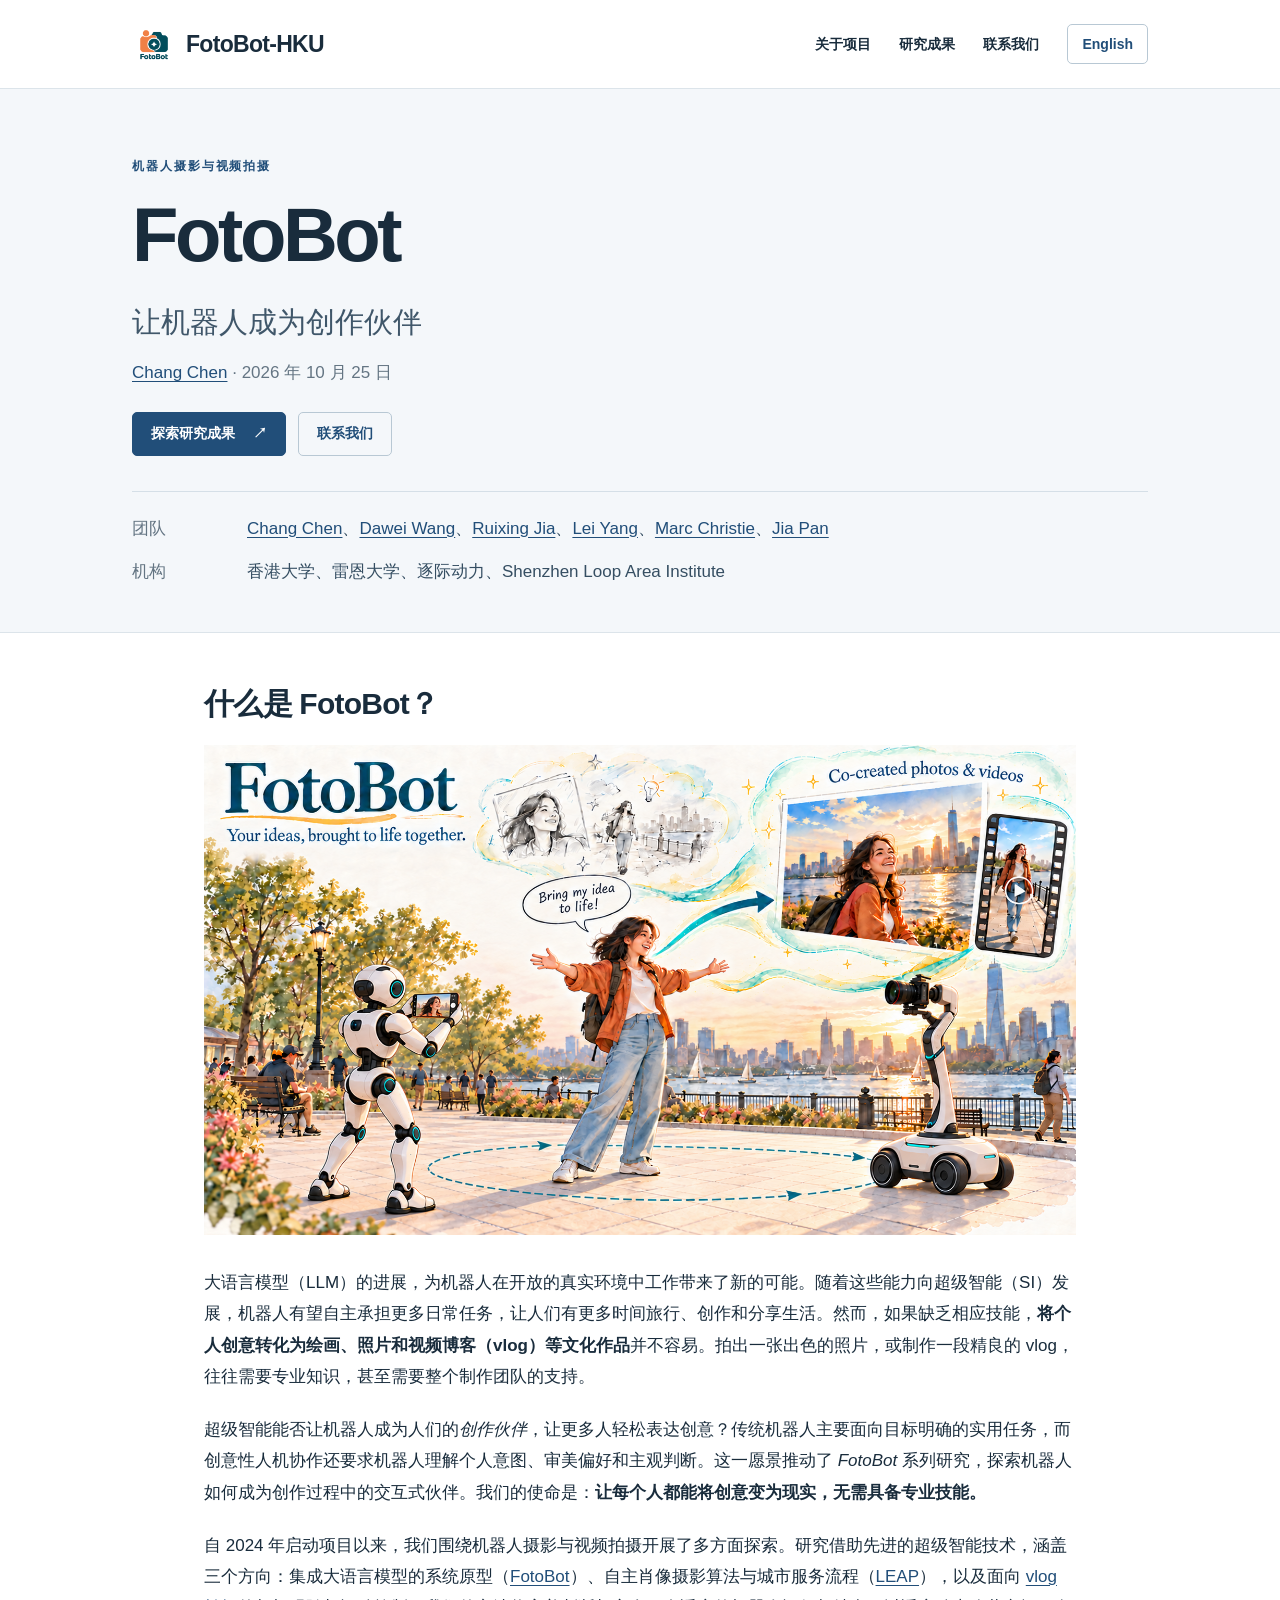
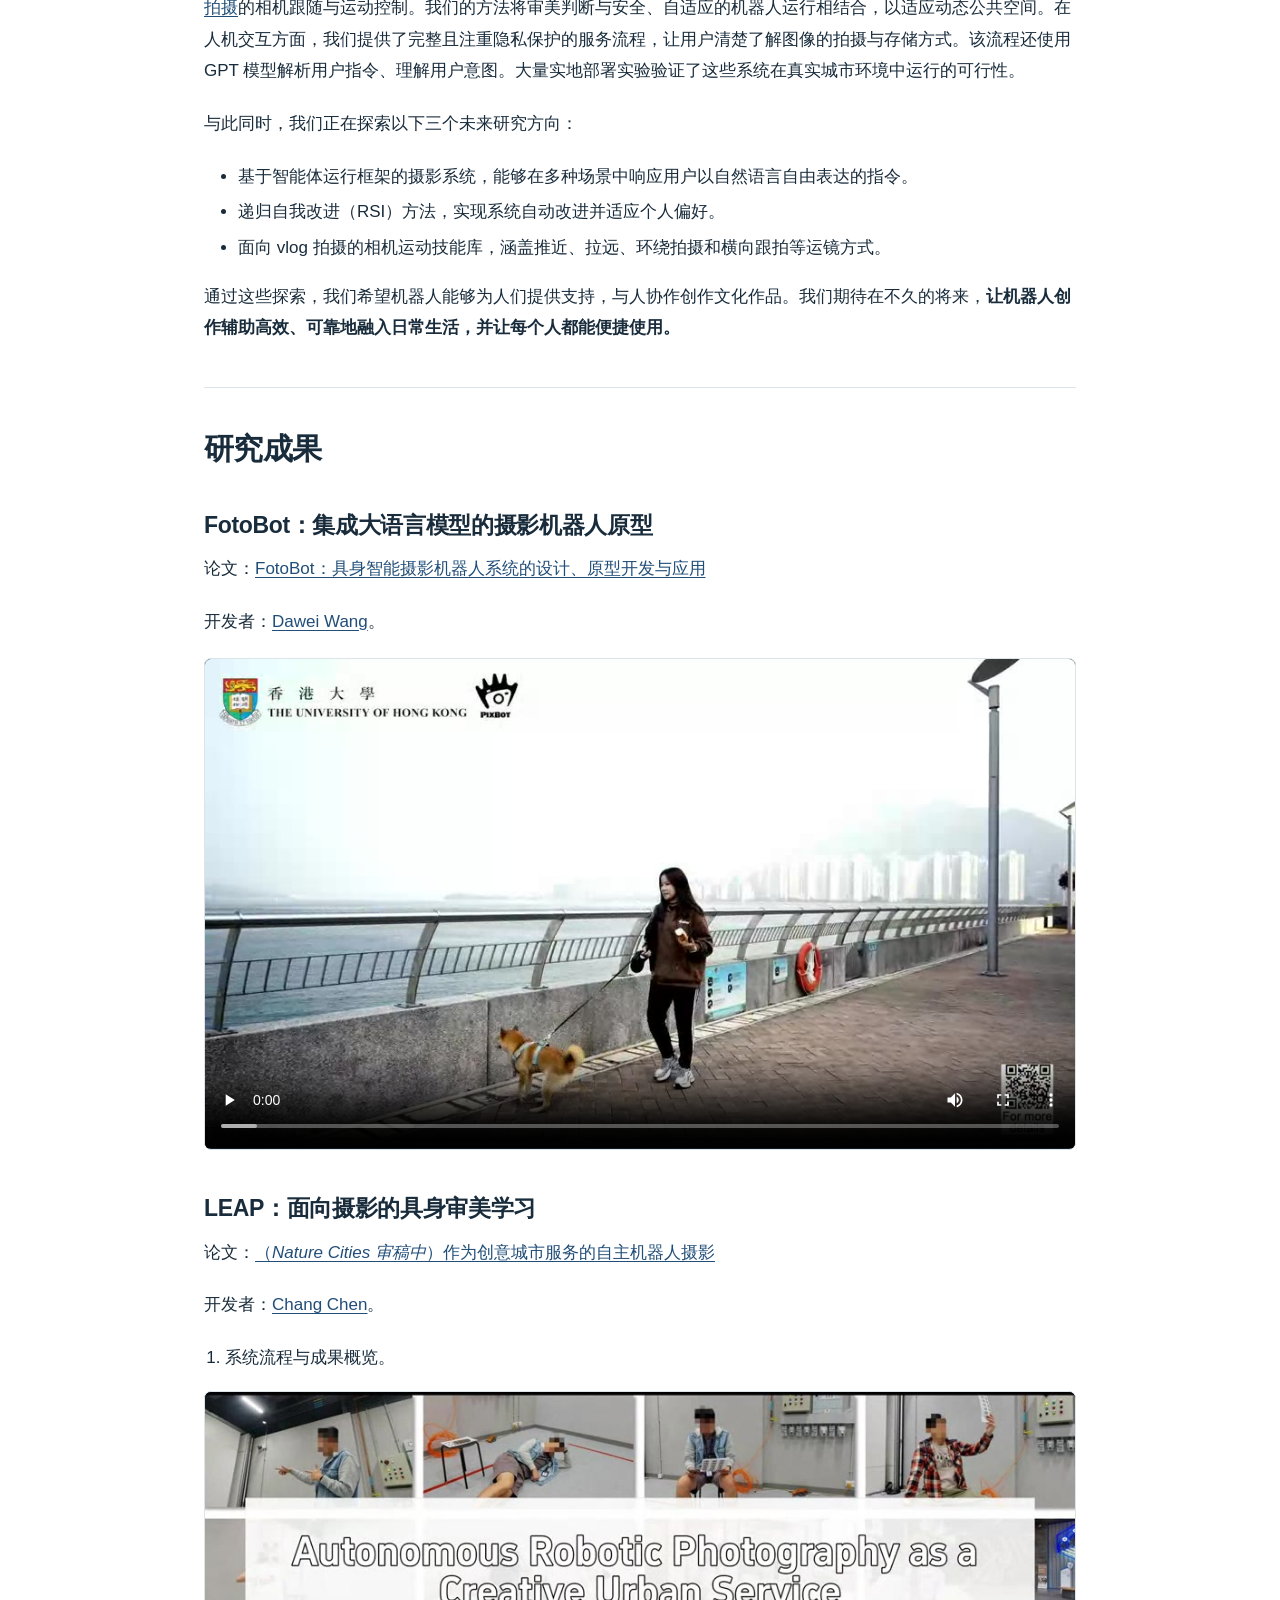
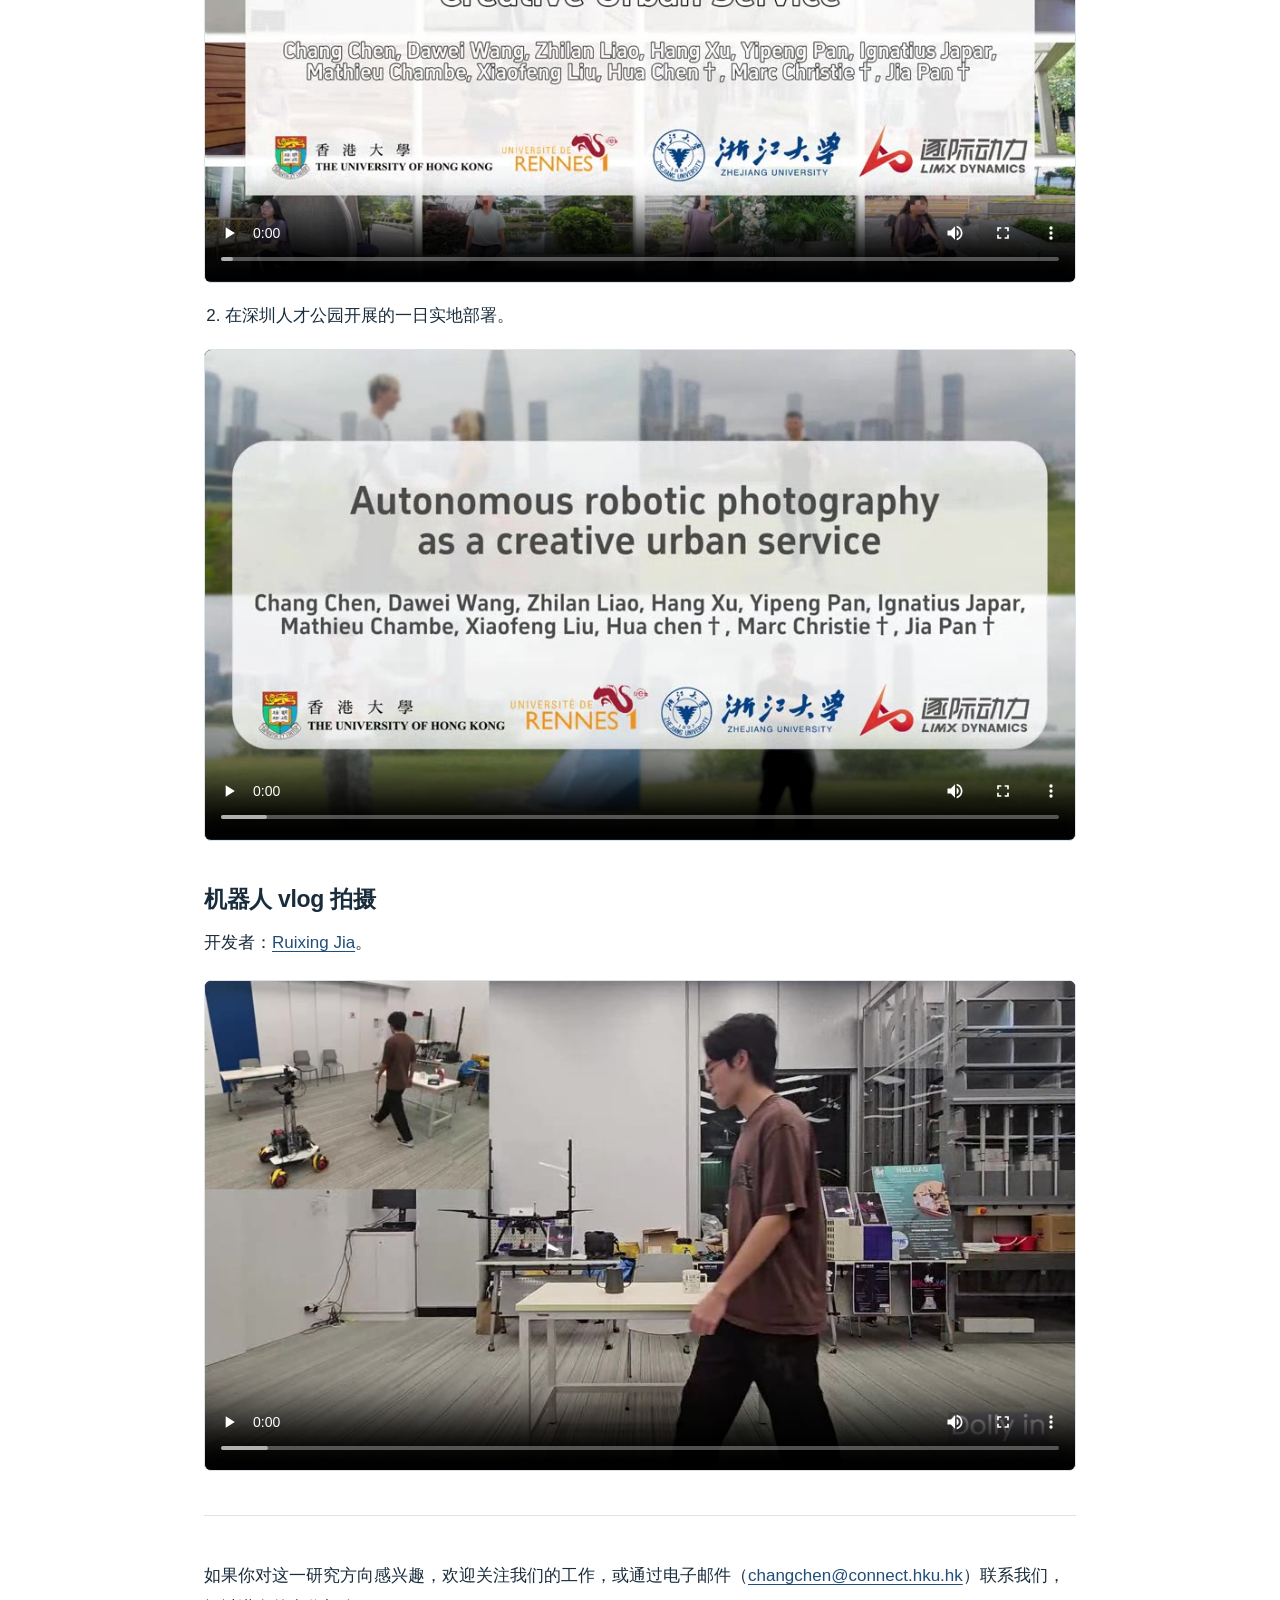
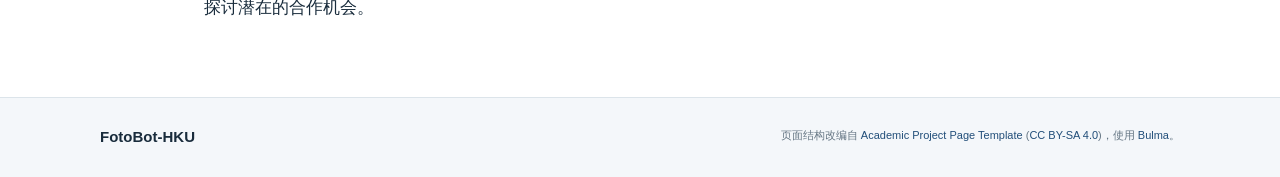
==== zh.html @ b256d866 "update chinese version" ====
<!DOCTYPE html>
<html lang="zh-CN">
<head>
  <meta charset="utf-8">
  <meta name="viewport" content="width=device-width, initial-scale=1">
  <meta name="theme-color" content="#214e79">
  <meta name="description" content="FotoBot 系列探索通过自主摄影、视频拍摄和个性化创作辅助，让机器人成为人们的创作伙伴。">
  <meta property="og:type" content="website">
  <meta property="og:title" content="FotoBot-HKU | 让机器人成为创作伙伴">
  <meta property="og:description" content="理解个人意图与审美偏好的机器人摄影及视频拍摄。">
  <meta property="og:url" content="https://fotobot-hku.github.io/zh.html">
  <meta property="og:locale" content="zh_CN">
  <meta property="og:image" content="https://fotobot-hku.github.io/static/images/fotobot.jpg">
  <meta name="twitter:card" content="summary_large_image">
  <link rel="canonical" href="https://fotobot-hku.github.io/zh.html">
  <link rel="alternate" hreflang="en" href="https://fotobot-hku.github.io/">
  <link rel="alternate" hreflang="zh-CN" href="https://fotobot-hku.github.io/zh.html">
  <link rel="icon" href="fotobot_logo.png" type="image/png">
  <link rel="stylesheet" href="static/css/bulma.min.css">
  <link rel="stylesheet" href="static/css/site.css">
  <title>FotoBot-HKU | 让机器人成为创作伙伴</title>
</head>
<body>
  <a class="skip-link" href="#main-content">跳转到正文</a>
  <header class="site-header">
    <nav class="site-nav container" aria-label="主导航">
      <a class="brand" href="#top"><img class="brand-logo" src="fotobot_logo.png" alt="" width="44" height="44">FotoBot-HKU</a>
      <div class="nav-links">
        <a href="#what-is-fotobot">关于项目</a>
        <a href="#our-work">研究成果</a>
        <a href="mailto:changchen@connect.hku.hk">联系我们</a>
        <a class="language-toggle" href="index.html" lang="en" hreflang="en" aria-label="切换到英文 / Switch to English">English</a>
      </div>
    </nav>
  </header>
  <section class="hero project-hero" id="top" aria-labelledby="page-title">
    <div class="hero-body container">
      <p class="eyebrow">机器人摄影与视频拍摄</p>
      <h1 class="title" id="page-title">FotoBot</h1>
      <p class="subtitle">让机器人成为创作伙伴</p>
      <p class="byline"><a href="https://scholar.google.com/citations?user=1jx4TqkAAAAJ&amp;hl=en">Chang Chen</a> · 2026 年 10 月 25 日</p>
      <div class="hero-actions">
        <a class="button work-button" href="#our-work">探索研究成果 <span aria-hidden="true">↗</span></a>
        <a class="button contact-button" href="mailto:changchen@connect.hku.hk">联系我们</a>
      </div>
      <dl class="project-details"><div><dt>团队</dt><dd><a href="https://scholar.google.com/citations?user=1jx4TqkAAAAJ&amp;hl=en">Chang Chen</a>、<a href="">Dawei Wang</a>、<a href="">Ruixing Jia</a>、<a href="">Lei Yang</a>、<a href="">Marc Christie</a>、<a href="">Jia Pan</a></dd></div><div><dt>机构</dt><dd>香港大学、雷恩大学、逐际动力、Shenzhen Loop Area Institute</dd></div></dl>
    </div>
  </section>
  <main class="section article-section" id="main-content">
    <article class="container content article-body">
      <h2>什么是 FotoBot？ <a id="what-is-fotobot"></a></h2>
<p><img src="concept_figure.png" alt="FotoBot 概念图：机器人与人协作，将创意变为现实"></p>
<p>大语言模型（LLM）的进展，为机器人在开放的真实环境中工作带来了新的可能。随着这些能力向超级智能（SI）发展，机器人有望自主承担更多日常任务，让人们有更多时间旅行、创作和分享生活。然而，如果缺乏相应技能，<strong>将个人创意转化为绘画、照片和视频博客（vlog）等文化作品</strong>并不容易。拍出一张出色的照片，或制作一段精良的 vlog，往往需要专业知识，甚至需要整个制作团队的支持。</p>
<p>超级智能能否让机器人成为人们的<em>创作伙伴</em>，让更多人轻松表达创意？传统机器人主要面向目标明确的实用任务，而创意性人机协作还要求机器人理解个人意图、审美偏好和主观判断。这一愿景推动了 <em>FotoBot</em> 系列研究，探索机器人如何成为创作过程中的交互式伙伴。我们的使命是：<strong>让每个人都能将创意变为现实，无需具备专业技能。</strong></p>
<p>自 2024 年启动项目以来，我们围绕机器人摄影与视频拍摄开展了多方面探索。研究借助先进的超级智能技术，涵盖三个方向：集成大语言模型的系统原型（<a href="#fotobot">FotoBot</a>）、自主肖像摄影算法与城市服务流程（<a href="#leap">LEAP</a>），以及面向 <a href="#vlog">vlog 拍摄</a>的相机跟随与运动控制。我们的方法将审美判断与安全、自适应的机器人运行相结合，以适应动态公共空间。在人机交互方面，我们提供了完整且注重隐私保护的服务流程，让用户清楚了解图像的拍摄与存储方式。该流程还使用 GPT 模型解析用户指令、理解用户意图。大量实地部署实验验证了这些系统在真实城市环境中运行的可行性。</p>
<p>与此同时，我们正在探索以下三个未来研究方向：</p>
<ul>
<li>基于智能体运行框架的摄影系统，能够在多种场景中响应用户以自然语言自由表达的指令。</li>
<li>递归自我改进（RSI）方法，实现系统自动改进并适应个人偏好。</li>
<li>面向 vlog 拍摄的相机运动技能库，涵盖推近、拉远、环绕拍摄和横向跟拍等运镜方式。</li>
</ul>
<p>通过这些探索，我们希望机器人能够为人们提供支持，与人协作创作文化作品。我们期待在不久的将来，<strong>让机器人创作辅助高效、可靠地融入日常生活，并让每个人都能便捷使用。</strong></p>
<hr>
<h2>研究成果 <a id="our-work"></a></h2>
<h3>FotoBot：集成大语言模型的摄影机器人原型 <a id="fotobot"></a></h3>
<p>论文：<a href="https://www.elspub.com/doi/10.55092/rl20260019">FotoBot：具身智能摄影机器人系统的设计、原型开发与应用</a></p>
<p>开发者：<a href="">Dawei Wang</a>。</p>
<video src="demos/preview/%E5%A4%A7%E7%BB%B4%E7%89%88demo.webm" controls preload="metadata" playsinline poster="static/images/fotobot.jpg" aria-label="FotoBot 摄影机器人原型">
  <a href="demos/preview/%E5%A4%A7%E7%BB%B4%E7%89%88demo.webm">FotoBot：集成大语言模型的摄影机器人原型</a>
</video>
<h3>LEAP：面向摄影的具身审美学习 <a id="leap"></a></h3>
<p>论文：<a href="https://www.researchsquare.com/article/rs-11118236/v1">（<em>Nature Cities 审稿中</em>）作为创意城市服务的自主机器人摄影</a></p>
<p>开发者：<a href="https://scholar.google.com/citations?user=1jx4TqkAAAAJ&amp;hl=en">Chang Chen</a>。</p>
<ol>
<li>系统流程与成果概览。</li>
</ol>
<video src="demos/preview/LEAP%20nature_cities_final.webm" controls preload="metadata" playsinline poster="static/images/leap.jpg" aria-label="LEAP 系统流程与成果概览">
  <a href="demos/preview/LEAP%20nature_cities_final.webm">LEAP：系统流程与成果概览</a>
</video>
<ol start="2">
<li>在深圳人才公园开展的一日实地部署。</li>
</ol>
<video src="demos/preview/5_one_day_deployment.webm" controls preload="metadata" playsinline poster="static/images/deployment.jpg" aria-label="深圳人才公园一日实地部署">
  <a href="demos/preview/5_one_day_deployment.webm">LEAP：一日实地部署</a>
</video>
<h3>机器人 vlog 拍摄 <a id="vlog"></a></h3>
<p>开发者：<a href="">Ruixing Jia</a>。</p>
<video src="demos/preview/pixbot-demo-tech--ruixing.webm" controls preload="metadata" playsinline poster="static/images/vlog.jpg" aria-label="机器人 vlog 拍摄">
  <a href="demos/preview/pixbot-demo-tech--ruixing.webm">机器人 vlog 拍摄</a>
</video>
<hr>
<p>如果你对这一研究方向感兴趣，欢迎关注我们的工作，或通过电子邮件（<a href="mailto:changchen@connect.hku.hk">changchen@connect.hku.hk</a>）联系我们，探讨潜在的合作机会。</p>

    </article>
  </main>
  <footer class="site-footer">
    <div class="container footer-inner">
      <a class="footer-brand" href="#top">FotoBot-HKU</a>
      <p>页面结构改编自 <a href="https://github.com/eliahuhorwitz/Academic-project-page-template">Academic Project Page Template</a> (<a href="https://creativecommons.org/licenses/by-sa/4.0/">CC BY-SA 4.0</a>)，使用 <a href="https://bulma.io/">Bulma</a>。</p>
    </div>
  </footer>
</body>
</html>
---- static/css/site.css ----
/* Local styling for the FotoBot series academic project page. */
:root {
  --ink: #192c3c;
  --muted: #647583;
  --accent: #214e79;
  --line: #dce4ea;
  --paper: #f4f7fa;
}
html { scroll-behavior: smooth; }
body { color: var(--ink); background: #fff; }
a { color: var(--accent); }
a:hover { color: #15334f; text-decoration: underline; }
a:focus-visible { outline: 3px solid #80afd6; outline-offset: 5px; }
[id] { scroll-margin-top: 100px; }
.container { max-width: 1080px !important; }
.site-header { border-bottom: 1px solid var(--line); background: #fff; }
.site-nav { display: flex; flex-wrap: wrap; align-items: center; justify-content: space-between; gap: 24px; padding: 22px 32px; }
.brand { display: inline-flex; align-items: center; gap: 10px; font-size: 23px; font-weight: 750; letter-spacing: -.7px; color: var(--ink); white-space: nowrap; }
.brand-logo { display: block; width: 44px; height: 44px; flex-shrink: 0; object-fit: contain; }
.brand span { margin-left: 6px; font-size: 16px; font-weight: 400; color: var(--muted); letter-spacing: 0; }
.brand:hover, .footer-brand:hover { text-decoration: none; }
.nav-links { display: flex; align-items: center; flex-wrap: wrap; gap: 28px; font-size: 14px; font-weight: 600; }
.nav-links a { color: var(--ink); }
.nav-links .language-toggle { display: inline-flex; align-items: center; justify-content: center; min-height: 40px; padding: 6px 14px; border: 1px solid #b8c8d4; border-radius: 5px; color: var(--accent); white-space: nowrap; }
.nav-links .language-toggle:hover { background: var(--paper); border-color: var(--accent); text-decoration: none; }
.project-hero { background: var(--paper); border-bottom: 1px solid var(--line); }
.project-hero .hero-body { width: 100%; padding: 68px 32px 44px; }
.eyebrow { text-transform: uppercase; letter-spacing: .16em; color: var(--accent); font-size: 12px; font-weight: 700; margin-bottom: 20px; }
.project-hero .title { color: var(--ink); font-size: clamp(44px, 7vw, 76px); font-weight: 750; letter-spacing: -.045em; line-height: 1.06; margin-bottom: 26px; }
.project-hero .title span { color: var(--accent); font-weight: 400; }
.project-hero .subtitle { font-size: clamp(21px, 3vw, 29px); line-height: 1.4; margin: 0 0 18px !important; color: #40576a; }
.byline { font-size: 17px; color: var(--muted); }
.hero-actions { display: flex; flex-wrap: wrap; gap: 12px; margin: 26px 0 35px; }
.hero-actions .button { height: auto; min-height: 44px; padding: 10px 18px; border-radius: 5px; font-size: 14px; font-weight: 600; }
.work-button { background: var(--accent); border-color: var(--accent); color: #fff; }
.work-button:hover { color: #fff; background: #15334f; border-color: #15334f; text-decoration: none; }
.work-button span { margin-left: 18px; }
.contact-button { background: transparent; border-color: #b8c8d4; color: var(--accent); }
.contact-button:hover { text-decoration: none; }
.project-details { border-top: 1px solid #d5dfe7; padding-top: 22px; display: grid; gap: 13px; font-size: 17px; line-height: 1.8; }
.project-details > div { display: grid; grid-template-columns: 95px 1fr; gap: 20px; }
.project-details dt { color: var(--muted); }
.project-details dd { color: #354e62; }
.byline a, .project-details dd a { text-decoration: underline; text-underline-offset: 3px; }
.article-section { padding: 54px 32px 74px; }
.article-body { max-width: 872px !important; font-size: 17px; line-height: 1.85; overflow-wrap: anywhere; }
.article-body h2 { font-size: 30px; letter-spacing: -.025em; color: var(--ink); margin-bottom: 24px; }
.article-body h3 { font-size: 23px; letter-spacing: -.015em; line-height: 1.4; color: var(--ink); padding-top: 12px; margin-top: 40px; margin-bottom: 12px; }
.article-body h3 a[id] { scroll-margin-top: 24px; }
.article-body p:not(:last-child) { margin-bottom: 1.25em; }
.article-body strong { color: var(--ink); font-weight: 650; }
.article-body a:not([id]) { text-decoration: underline; text-underline-offset: 3px; }
.article-body hr { background: var(--line); height: 1px; margin: 44px 0; }
.article-body ol { margin-left: 1.25em; }
.article-body ol li p { margin-bottom: 0; }
.article-body video { display: block; width: 100%; height: auto; background: #101a23; border: 1px solid var(--line); border-radius: 7px; margin-top: 18px; }
.site-footer { background: var(--paper); border-top: 1px solid var(--line); padding: 28px 32px; }
.footer-inner { display: flex; justify-content: space-between; gap: 28px; align-items: flex-start; }
.footer-brand { font-size: 15px; font-weight: 650; white-space: nowrap; color: var(--ink); }
.site-footer p { font-size: 11px; color: var(--muted); max-width: 440px; line-height: 1.7; }
.skip-link { position: absolute; top: -80px; left: 20px; padding: 12px 18px; background: #fff; z-index: 10; }
.skip-link:focus { top: 10px; }
@media (max-width: 600px) {
  .site-nav { padding: 18px 20px; gap: 16px; flex-wrap: wrap; }
  .brand { font-size: 21px; gap: 8px; }
  .brand-logo { width: 36px; height: 36px; }
  .brand span { font-size: 13px; }
  .nav-links { gap: 14px; font-size: 12px; }
  .project-hero .hero-body { padding: 45px 20px 30px; }
  .eyebrow { font-size: 10px; letter-spacing: .12em; }
  .byline, .project-details { font-size: 16px; }
  .project-details > div { grid-template-columns: 1fr; gap: 1px; }
  .project-details dt { font-weight: 600; }
  .article-section { padding: 36px 20px 50px; }
  .article-body { font-size: 16px; line-height: 1.8; }
  .article-body h2 { font-size: 26px; }
  .article-body h3 { font-size: 21px; }
  .site-footer { padding: 24px 20px; }
  .footer-inner { flex-direction: column; gap: 12px; }
}
@media (prefers-reduced-motion: reduce) { html { scroll-behavior: auto; } }
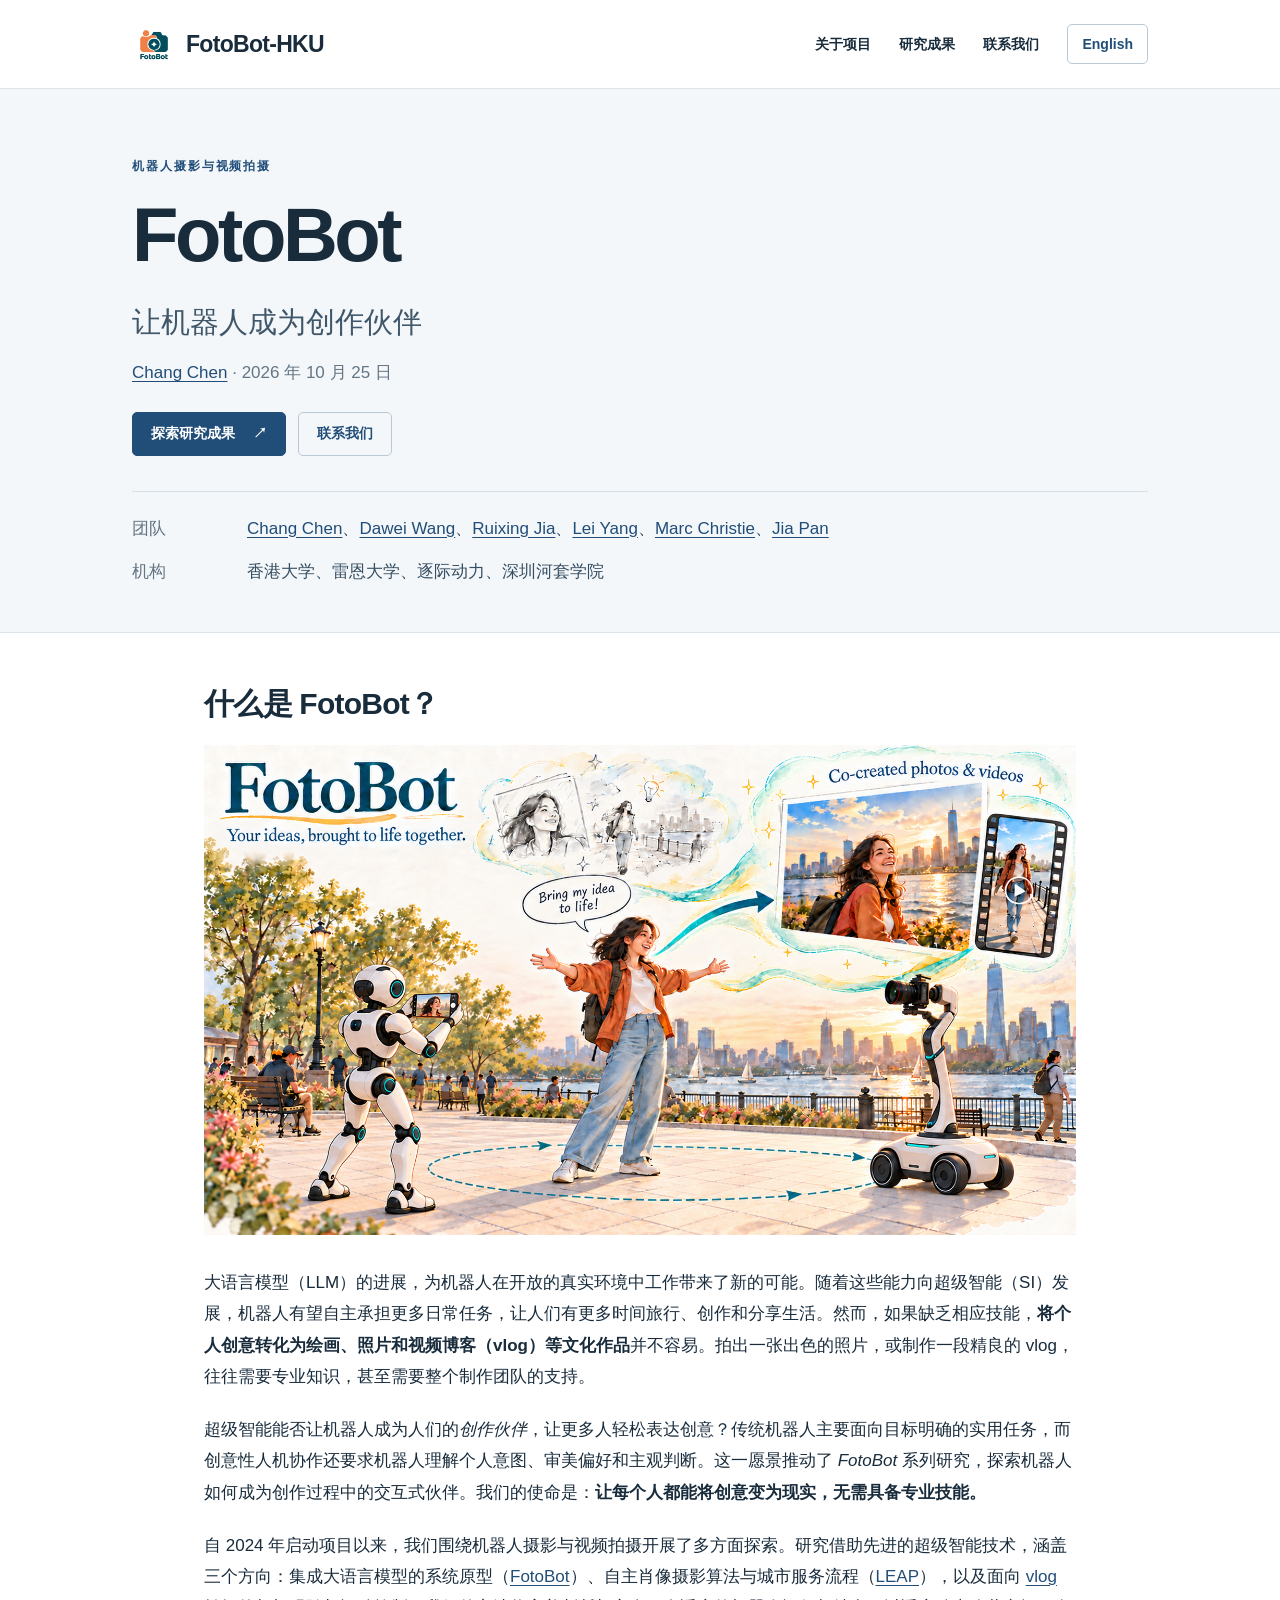
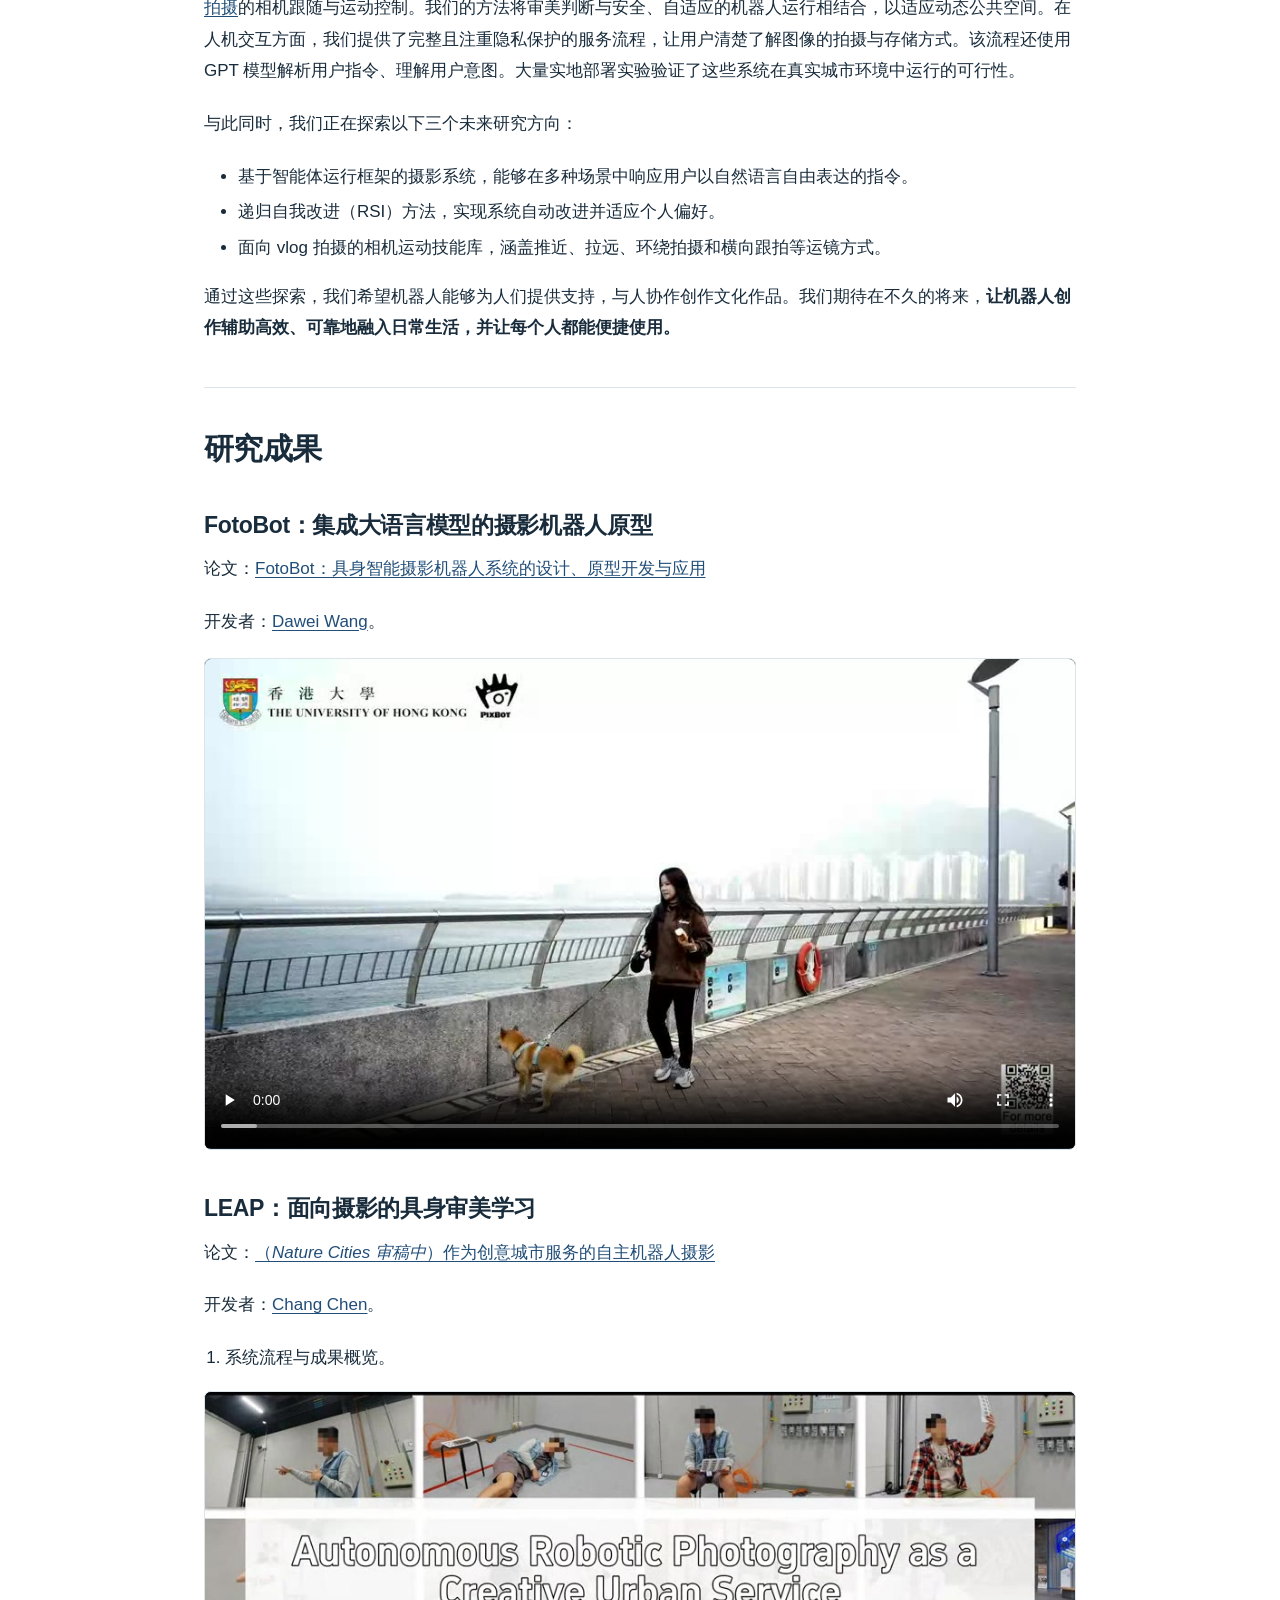
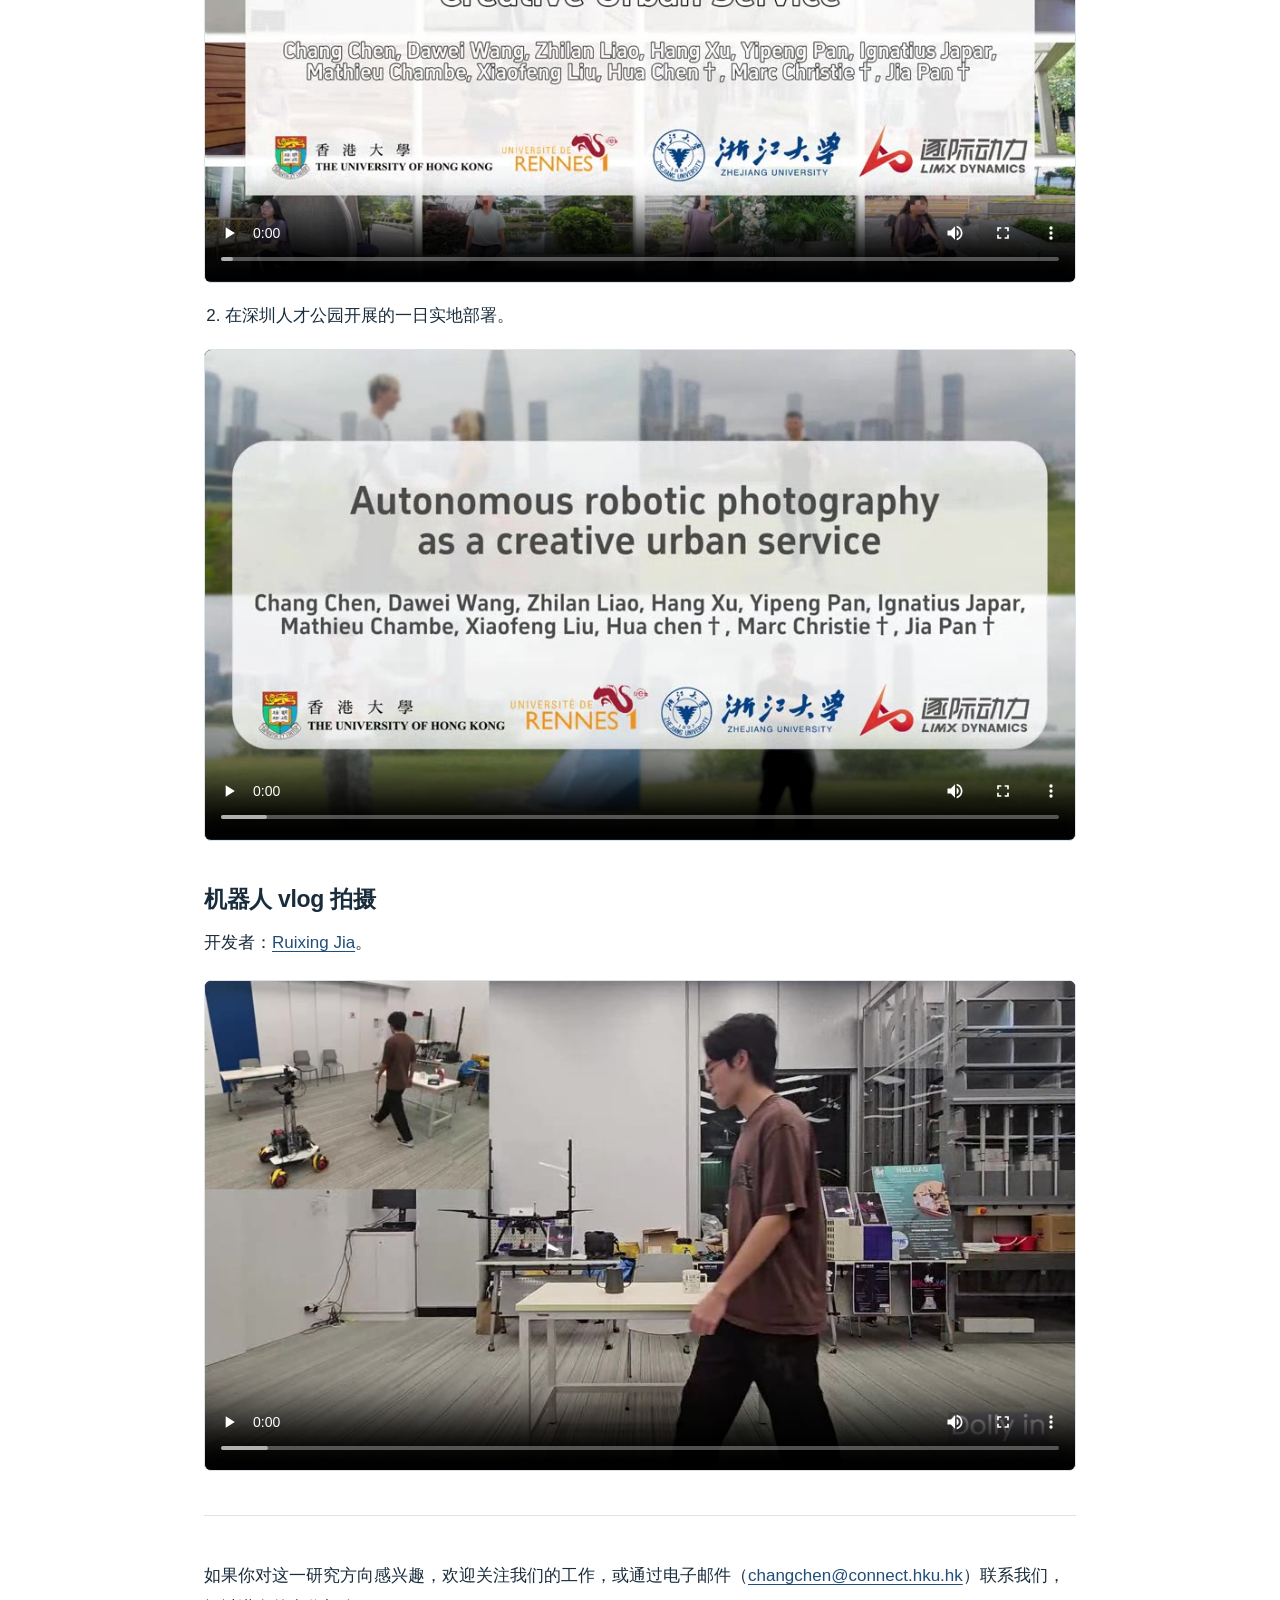
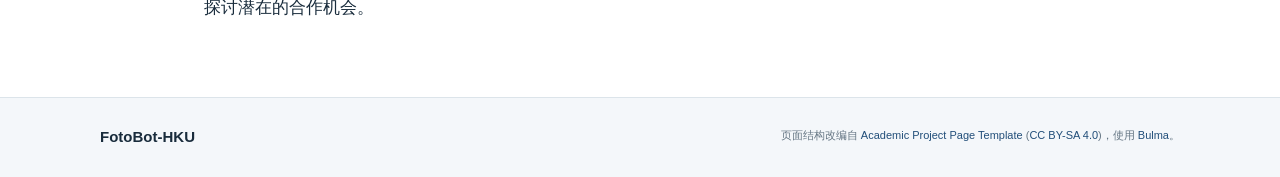
==== commit bee47b57: "update chinese version" ====
--- a/zh.html
+++ b/zh.html
@@ -43,7 +43,7 @@
         <a class="button work-button" href="#our-work">探索研究成果 <span aria-hidden="true">↗</span></a>
         <a class="button contact-button" href="mailto:changchen@connect.hku.hk">联系我们</a>
       </div>
-      <dl class="project-details"><div><dt>团队</dt><dd><a href="https://scholar.google.com/citations?user=1jx4TqkAAAAJ&amp;hl=en">Chang Chen</a>、<a href="">Dawei Wang</a>、<a href="">Ruixing Jia</a>、<a href="">Lei Yang</a>、<a href="">Marc Christie</a>、<a href="">Jia Pan</a></dd></div><div><dt>机构</dt><dd>香港大学、雷恩大学、逐际动力、Shenzhen Loop Area Institute</dd></div></dl>
+      <dl class="project-details"><div><dt>团队</dt><dd><a href="https://scholar.google.com/citations?user=1jx4TqkAAAAJ&amp;hl=en">Chang Chen</a>、<a href="">Dawei Wang</a>、<a href="">Ruixing Jia</a>、<a href="">Lei Yang</a>、<a href="">Marc Christie</a>、<a href="">Jia Pan</a></dd></div><div><dt>机构</dt><dd>香港大学、雷恩大学、逐际动力、深圳河套学院</dd></div></dl>
     </div>
   </section>
   <main class="section article-section" id="main-content">
